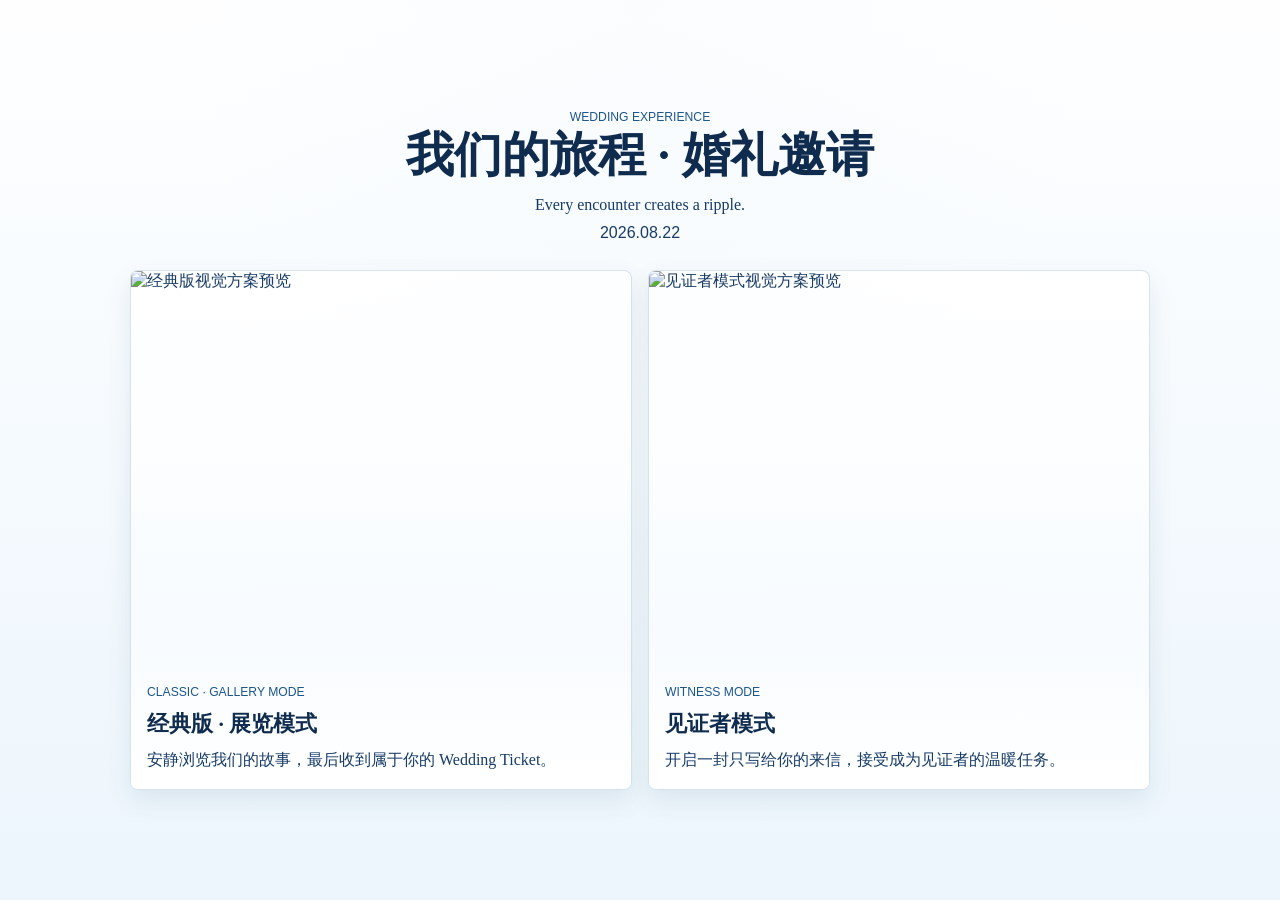
==== index.html @ 387ab868 "Initial commit: Wedding invitation website" ====
<!doctype html>
<html lang="zh-CN">
  <head>
    <meta charset="utf-8" />
    <meta name="viewport" content="width=device-width, initial-scale=1, viewport-fit=cover" />
    <title>Wedding Experience</title>
    <link rel="stylesheet" href="./styles.css" />
  </head>
  <body class="entry-page">
    <main class="entry-shell">
      <section class="entry-hero">
        <p class="eyebrow">Wedding Experience</p>
        <h1>我们的旅程 · 婚礼邀请</h1>
        <p>Every encounter creates a ripple.</p>
        <p class="entry-date">2026.08.22</p>
      </section>

      <section class="mode-grid" aria-label="选择请柬版本">
        <a class="mode-card ripple-target" href="./classic.html">
          <img src="../请柬/【经典版】请柬视觉.png" alt="经典版视觉方案预览" />
          <span class="mode-kicker">Classic · Gallery Mode</span>
          <strong>经典版 · 展览模式</strong>
          <span>安静浏览我们的故事，最后收到属于你的 Wedding Ticket。</span>
        </a>

        <a class="mode-card ripple-target" href="./witness.html">
          <img src="../请柬/【见证者模式】请柬视觉.png" alt="见证者模式视觉方案预览" />
          <span class="mode-kicker">Witness Mode</span>
          <strong>见证者模式</strong>
          <span>开启一封只写给你的来信，接受成为见证者的温暖任务。</span>
        </a>
      </section>
    </main>

    <script src="./invite.js?v=20260702-identity-fix"></script>
  </body>
</html>
---- styles.css ----
:root {
  --ink: #163b67;
  --ink-deep: #0f2c4f;
  --blue: #1d568c;
  --blue-soft: #dcecf7;
  --blue-pale: #f3f9fd;
  --paper: #f7f1e6;
  --paper-deep: #eadfcf;
  --sage: #789789;
  --seal: #9a6540;
  --stamp: #b24c3d;
  --line: rgba(22, 59, 103, 0.18);
  --shadow: 0 18px 40px rgba(38, 78, 112, 0.16);
  --soft-shadow: 0 10px 24px rgba(38, 78, 112, 0.1);
  --radius: 8px;
}

* {
  box-sizing: border-box;
}

html,
body {
  min-height: 100%;
  margin: 0;
}

html {
  scroll-behavior: smooth;
}

body {
  color: var(--ink);
  background:
    linear-gradient(180deg, rgba(255, 255, 255, 0.85), rgba(235, 245, 252, 0.9)),
    radial-gradient(circle at 50% 0%, rgba(122, 177, 216, 0.18), transparent 42%),
    #f7fbff;
  font-family: "Songti SC", "Noto Serif SC", "STSong", Georgia, serif;
  letter-spacing: 0;
}

button,
input,
select,
textarea {
  font: inherit;
}

button {
  color: inherit;
}

a {
  color: inherit;
  text-decoration: none;
}

[hidden] {
  display: none !important;
}

.entry-page {
  min-height: 100svh;
  overflow-x: hidden;
}

.entry-shell {
  width: min(100%, 1080px);
  min-height: 100svh;
  margin: 0 auto;
  padding: 34px 18px 42px;
  display: grid;
  align-content: center;
  gap: 28px;
}

.entry-hero {
  text-align: center;
}

.eyebrow,
.mode-kicker {
  margin: 0 0 10px;
  color: var(--blue);
  font-family: "Avenir Next", "Helvetica Neue", Arial, sans-serif;
  font-size: 0.76rem;
  text-transform: uppercase;
}

.entry-hero h1 {
  margin: 0;
  color: var(--ink-deep);
  font-size: 1.85rem;
  font-weight: 600;
  line-height: 1.28;
  overflow-wrap: anywhere;
}

.entry-hero p {
  margin: 10px 0 0;
}

.entry-date {
  font-family: "Avenir Next", "Helvetica Neue", Arial, sans-serif;
}

.mode-grid {
  display: grid;
  gap: 16px;
}

.mode-card {
  position: relative;
  overflow: hidden;
  min-height: 320px;
  padding: 16px;
  display: flex;
  flex-direction: column;
  justify-content: flex-end;
  border: 1px solid rgba(29, 86, 140, 0.16);
  border-radius: var(--radius);
  background: rgba(255, 255, 255, 0.76);
  box-shadow: var(--soft-shadow);
  isolation: isolate;
}

.mode-card::after {
  content: "";
  position: absolute;
  inset: 0;
  background: linear-gradient(180deg, transparent 25%, rgba(247, 251, 255, 0.92) 70%, #fff 100%);
  z-index: -1;
}

.mode-card img {
  position: absolute;
  inset: 0;
  width: 100%;
  height: 100%;
  object-fit: cover;
  object-position: top center;
  z-index: -2;
  filter: saturate(0.94);
}

.mode-card strong {
  display: block;
  margin-bottom: 8px;
  color: var(--ink-deep);
  font-size: 1.35rem;
}

.mode-card span:last-child {
  line-height: 1.7;
}

.invite-page {
  height: 100svh;
  overflow: hidden;
  background: #f7fbff;
}

.screen-stack {
  height: 100svh;
  overflow-y: auto;
  overflow-x: hidden;
  scroll-snap-type: y mandatory;
}

.scene {
  position: relative;
  min-height: 100svh;
  padding: 16px;
  display: grid;
  place-items: center;
  scroll-snap-align: start;
  background:
    linear-gradient(180deg, rgba(255, 255, 255, 0.82), rgba(242, 248, 252, 0.94)),
    #f7fbff;
  isolation: isolate;
}

.scene::before {
  content: "";
  position: absolute;
  inset: 0;
  pointer-events: none;
  background-image:
    linear-gradient(rgba(22, 59, 103, 0.035) 1px, transparent 1px),
    linear-gradient(90deg, rgba(22, 59, 103, 0.025) 1px, transparent 1px);
  background-size: 44px 44px;
  mask-image: linear-gradient(180deg, transparent, black 18%, black 82%, transparent);
  z-index: -1;
}

.scene-inner {
  width: min(100%, 420px);
  min-height: calc(100svh - 32px);
  padding: 42px 16px 34px;
  display: flex;
  flex-direction: column;
  justify-content: center;
}

.top-controls {
  position: fixed;
  top: max(12px, env(safe-area-inset-top));
  left: 12px;
  right: 12px;
  z-index: 20;
  display: flex;
  justify-content: space-between;
  pointer-events: none;
}

.icon-button {
  width: 36px;
  height: 36px;
  display: inline-grid;
  place-items: center;
  border: 1px solid rgba(22, 59, 103, 0.16);
  border-radius: 50%;
  background: rgba(255, 255, 255, 0.72);
  box-shadow: 0 10px 20px rgba(22, 59, 103, 0.08);
  backdrop-filter: blur(12px);
  pointer-events: auto;
}

.sound-button[aria-pressed="true"] {
  background: var(--ink);
  color: #fff;
}

.nav-drawer {
  position: fixed;
  inset: 0 auto 0 0;
  width: min(76vw, 310px);
  padding: calc(env(safe-area-inset-top) + 74px) 22px 28px;
  display: flex;
  flex-direction: column;
  gap: 10px;
  transform: translateX(-102%);
  transition: transform 320ms ease;
  background: rgba(247, 251, 255, 0.94);
  border-right: 1px solid var(--line);
  box-shadow: var(--shadow);
  z-index: 18;
  backdrop-filter: blur(18px);
}

.nav-drawer.is-open {
  transform: translateX(0);
}

.nav-drawer a {
  padding: 13px 12px;
  border: 1px solid rgba(29, 86, 140, 0.14);
  border-radius: var(--radius);
  background: rgba(255, 255, 255, 0.58);
}

.water-scene {
  overflow: hidden;
  background:
    linear-gradient(180deg, rgba(255, 255, 255, 0.45), rgba(211, 236, 248, 0.18)),
    url("./assets/water-ripple-bg.png") center / cover no-repeat,
    linear-gradient(180deg, #f9fdff 0%, #e9f6fc 46%, #b7ddf0 100%);
}

.water-scene::before {
  content: "";
  position: absolute;
  inset: 0;
  pointer-events: none;
  background:
    radial-gradient(circle at 18% 22%, rgba(255, 255, 255, 0.42), transparent 26%),
    radial-gradient(circle at 78% 18%, rgba(255, 255, 255, 0.2), transparent 30%),
    linear-gradient(180deg, rgba(255, 255, 255, 0.28), transparent 48%, rgba(16, 76, 124, 0.06));
  opacity: 0.8;
  animation: waterDrift 10s ease-in-out infinite alternate;
  z-index: -1;
}

.water-scene::after {
  display: none;
}

.cover-inner {
  align-items: center;
  text-align: center;
  color: #fff;
  gap: 12px;
  text-shadow: 0 2px 18px rgba(13, 49, 82, 0.24);
}

.classic-page .cover-inner {
  color: var(--ink-deep);
  text-shadow: none;
}

.cover-inner h1 {
  margin: 0;
  font-size: clamp(2.15rem, 10.8vw, 3.15rem);
  font-weight: 500;
  line-height: 1;
  text-transform: uppercase;
}

.cover-inner time,
.accepted-layout time {
  margin: 4px 0 6px;
  font-family: "Avenir Next", "Helvetica Neue", Arial, sans-serif;
  font-size: 1.05rem;
}

.cover-subtitle {
  margin: 0;
  line-height: 1.6;
}

.cover-photo-frame {
  position: relative;
  width: min(74vw, 285px);
  aspect-ratio: 4 / 5;
  min-height: 0;
  margin: 4px 0 2px;
  display: grid;
  place-items: center;
  gap: 8px;
  border: 1px solid rgba(22, 59, 103, 0.2);
  border-radius: 6px;
  background:
    linear-gradient(rgba(255, 255, 255, 0.16), rgba(255, 255, 255, 0.28)),
    radial-gradient(circle at 50% 22%, rgba(255, 255, 255, 0.74), transparent 24%),
    linear-gradient(145deg, rgba(29, 86, 140, 0.16), rgba(255, 255, 255, 0.38));
  color: var(--ink);
  box-shadow: 0 18px 42px rgba(22, 59, 103, 0.14);
}

.cover-photo-frame::before {
  content: "";
  position: absolute;
  inset: 10px;
  border: 1px dashed rgba(22, 59, 103, 0.28);
  border-radius: 4px;
}

.cover-photo-frame span {
  width: 34px;
  height: 34px;
  display: grid;
  place-items: center;
  border: 1px solid rgba(22, 59, 103, 0.32);
  border-radius: 50%;
  font-family: "Avenir Next", "Helvetica Neue", Arial, sans-serif;
  z-index: 1;
}

.cover-photo-frame small {
  z-index: 1;
}

.thin-rule {
  width: 64px;
  height: 1px;
  margin: 2px auto 0;
  background: currentColor;
  opacity: 0.42;
}

.scroll-hint {
  position: absolute;
  bottom: calc(env(safe-area-inset-bottom) + 14px);
  left: 50%;
  transform: translateX(-50%);
  color: rgba(255, 255, 255, 0.92);
  font-family: "Avenir Next", "Helvetica Neue", Arial, sans-serif;
  font-size: 0.72rem;
  text-transform: uppercase;
}

.classic-page .scroll-hint {
  color: var(--ink);
}

.primary-button,
.text-icon {
  position: relative;
  overflow: hidden;
  border: 0;
  border-radius: var(--radius);
  background: linear-gradient(180deg, #245f95, #123d6d);
  color: #fff;
  box-shadow: 0 12px 28px rgba(18, 61, 109, 0.2);
}

.primary-button {
  min-height: 46px;
  padding: 0 24px;
  align-self: center;
}

.text-icon {
  width: 40px;
  height: 36px;
  background: transparent;
  color: var(--ink);
  box-shadow: none;
  font-family: "Avenir Next", "Helvetica Neue", Arial, sans-serif;
  font-size: 1.2rem;
}

.ripple-target {
  position: relative;
  overflow: hidden;
  -webkit-tap-highlight-color: transparent;
}

.click-ripple {
  position: absolute;
  width: 18px;
  height: 18px;
  border-radius: 50%;
  pointer-events: none;
  transform: translate(-50%, -50%) scale(1);
  background: rgba(255, 255, 255, 0.54);
  border: 1px solid rgba(255, 255, 255, 0.75);
  animation: clickRipple 700ms ease-out forwards;
}

.scene-heading {
  margin-bottom: 28px;
}

.scene-heading p {
  margin: 0 0 8px;
  font-family: "Avenir Next", "Helvetica Neue", Arial, sans-serif;
  font-size: 0.78rem;
}

.scene-heading h2 {
  margin: 0;
  color: var(--ink-deep);
  font-size: 2.1rem;
  font-weight: 500;
}

.scene-heading span {
  display: block;
  margin-top: 8px;
  color: var(--blue);
  font-size: 1.4rem;
}

.center-heading {
  text-align: center;
}

.gallery-panel {
  justify-content: space-between;
  border: 1px solid rgba(29, 86, 140, 0.15);
  border-radius: var(--radius);
  background:
    linear-gradient(180deg, rgba(255, 255, 255, 0.74), rgba(249, 252, 255, 0.9)),
    radial-gradient(circle at 70% 8%, rgba(120, 151, 137, 0.16), transparent 30%);
  box-shadow: var(--soft-shadow);
}

.story-copy {
  max-width: 18em;
  margin: 0 0 24px;
  line-height: 2;
}

.photo-frame {
  position: relative;
  width: 100%;
  min-height: 260px;
  display: grid;
  place-items: center;
  gap: 8px;
  border: 1px dashed rgba(22, 59, 103, 0.32);
  border-radius: 5px;
  background:
    linear-gradient(rgba(255, 255, 255, 0.7), rgba(255, 255, 255, 0.48)),
    radial-gradient(circle at 50% 30%, rgba(165, 207, 232, 0.36), transparent 42%),
    linear-gradient(135deg, rgba(120, 151, 137, 0.12), rgba(29, 86, 140, 0.08));
  color: var(--ink);
}

.photo-frame span {
  width: 34px;
  height: 34px;
  display: grid;
  place-items: center;
  border: 1px solid rgba(22, 59, 103, 0.32);
  border-radius: 50%;
  font-family: "Avenir Next", "Helvetica Neue", Arial, sans-serif;
}

.photo-frame small {
  font-size: 0.85rem;
}

.scene-footer {
  margin-top: 24px;
  display: flex;
  align-items: center;
  justify-content: space-between;
  font-family: "Avenir Next", "Helvetica Neue", Arial, sans-serif;
}

.letter-layout,
.ticket-layout,
.form-layout,
.identity-layout,
.mission-layout,
.accepted-layout,
.ending-inner {
  align-items: center;
  text-align: center;
}

.paper-letter,
.identity-paper,
.mission-paper,
.rsvp-card {
  width: 100%;
  border: 1px solid rgba(139, 104, 72, 0.18);
  border-radius: var(--radius);
  background:
    linear-gradient(180deg, rgba(255, 255, 255, 0.5), rgba(247, 241, 230, 0.98)),
    repeating-linear-gradient(0deg, transparent 0 28px, rgba(139, 104, 72, 0.035) 29px 30px),
    var(--paper);
  box-shadow: var(--shadow);
}

.paper-letter {
  position: relative;
  margin: 10px 0 26px;
  padding: 38px 26px 30px;
  text-align: left;
  line-height: 1.95;
  animation: paperFloat 5s ease-in-out infinite alternate;
}

.paper-letter h2 {
  margin: 0 0 18px;
  color: var(--ink-deep);
  font-size: 1.35rem;
}

.paper-letter p {
  margin: 0 0 14px;
}

.signature {
  text-align: right;
}

.stamp {
  position: absolute;
  top: 18px;
  right: 18px;
  padding: 7px 9px;
  border: 1px solid rgba(29, 86, 140, 0.36);
  border-radius: 3px;
  color: var(--blue);
  font-family: "Avenir Next", "Helvetica Neue", Arial, sans-serif;
  font-size: 0.72rem;
  transform: rotate(7deg);
}

.ticket-card {
  position: relative;
  width: 100%;
  min-height: 310px;
  margin: 10px 0 26px;
  display: grid;
  grid-template-columns: 54px 1fr;
  overflow: hidden;
  border: 1px solid rgba(22, 59, 103, 0.16);
  border-radius: var(--radius);
  background:
    radial-gradient(circle at 84% 22%, rgba(166, 208, 233, 0.58), transparent 18%),
    linear-gradient(180deg, #fff, #f7f1e6);
  box-shadow: var(--shadow);
}

.ticket-card aside {
  display: grid;
  place-items: center;
  writing-mode: vertical-rl;
  transform: rotate(180deg);
  border-left: 1px dashed rgba(22, 59, 103, 0.22);
  background: rgba(185, 211, 230, 0.55);
  font-family: "Avenir Next", "Helvetica Neue", Arial, sans-serif;
  text-transform: uppercase;
}

.ticket-main {
  padding: 28px 22px;
  text-align: left;
}

.ticket-main p {
  margin: 0 0 10px;
  font-family: "Avenir Next", "Helvetica Neue", Arial, sans-serif;
  text-transform: uppercase;
}

.ticket-main h2 {
  margin: 0 0 22px;
  font-size: 1.5rem;
}

.ticket-grid {
  display: grid;
  grid-template-columns: 74px 1fr;
  gap: 10px 12px;
  align-items: baseline;
}

.ticket-grid span {
  color: rgba(22, 59, 103, 0.64);
  font-family: "Avenir Next", "Helvetica Neue", Arial, sans-serif;
  font-size: 0.78rem;
  text-transform: uppercase;
}

.ticket-grid strong {
  font-weight: 500;
}

.countdown {
  margin-top: 24px;
  display: flex;
  align-items: baseline;
  gap: 9px;
  color: var(--ink-deep);
}

.countdown span {
  font-family: Georgia, serif;
  font-size: 2.6rem;
}

.countdown small {
  font-family: "Avenir Next", "Helvetica Neue", Arial, sans-serif;
  text-transform: uppercase;
}

.ticket-mark {
  position: absolute;
  right: 18px;
  bottom: 18px;
  width: 68px;
  height: 68px;
  border: 1px solid rgba(29, 86, 140, 0.28);
  border-radius: 50%;
}

.ticket-mark::before,
.ticket-mark::after {
  content: "";
  position: absolute;
  inset: 18px;
  border-radius: 50%;
  border: 1px solid rgba(29, 86, 140, 0.2);
}

.ticket-mark::after {
  inset: 30px;
  background: var(--blue);
}

.rsvp-card,
.identity-paper,
.mission-paper {
  padding: 24px 18px;
}

.rsvp-card h2,
.identity-paper h2 {
  margin: 0 0 18px;
  color: var(--ink-deep);
  font-size: 1.25rem;
}

.segmented,
.choice-stack {
  display: grid;
  gap: 10px;
  margin-bottom: 14px;
}

.segmented {
  grid-template-columns: 1fr 1fr;
}

.segmented label,
.choice-stack label {
  position: relative;
  display: block;
  cursor: pointer;
}

.segmented input,
.choice-stack input {
  position: absolute;
  opacity: 0;
  pointer-events: none;
}

.segmented span,
.choice-stack span {
  min-height: 42px;
  padding: 10px 12px;
  display: grid;
  place-items: center;
  border: 1px solid rgba(22, 59, 103, 0.16);
  border-radius: var(--radius);
  background: rgba(255, 255, 255, 0.66);
  font-size: 0.92rem;
}

.segmented input:checked + span,
.choice-stack input:checked + span {
  background: var(--ink);
  color: #fff;
}

.field-label {
  display: grid;
  gap: 7px;
  margin: 0 0 13px;
  text-align: left;
  color: rgba(22, 59, 103, 0.78);
  font-size: 0.84rem;
}

.field-label input,
.field-label select,
.field-label textarea {
  width: 100%;
  border: 1px solid rgba(22, 59, 103, 0.15);
  border-radius: 6px;
  background: rgba(255, 255, 255, 0.75);
  color: var(--ink-deep);
  outline: none;
}

.field-label input,
.field-label select {
  min-height: 42px;
  padding: 0 12px;
}

.field-label textarea {
  padding: 10px 12px;
  resize: vertical;
}

.field-label input:focus,
.field-label select:focus,
.field-label textarea:focus {
  border-color: rgba(29, 86, 140, 0.46);
  box-shadow: 0 0 0 3px rgba(166, 208, 233, 0.28);
}

.form-result {
  margin: 14px 0 0;
  color: var(--blue);
}

.ending-inner h2,
.accepted-layout h2 {
  margin: 0 0 16px;
  color: var(--ink-deep);
  font-size: 2rem;
  font-weight: 500;
}

.ending-inner p,
.accepted-layout p {
  margin: 9px 0;
  line-height: 1.8;
}

.witness-cover {
  background:
    linear-gradient(180deg, rgba(245, 249, 252, 0.88), rgba(224, 235, 242, 0.92)),
    repeating-linear-gradient(110deg, rgba(22, 59, 103, 0.04) 0 1px, transparent 1px 12px);
}

.envelope-layout,
.opening-layout,
.denied-layout {
  align-items: center;
  text-align: center;
}

.envelope-card,
.sealed-envelope,
.open-envelope {
  position: relative;
  width: min(100%, 330px);
  min-height: 240px;
  margin: 10px 0 18px;
  display: grid;
  place-items: center;
  padding: 30px 22px 86px;
  border: 1px solid rgba(22, 59, 103, 0.15);
  border-radius: var(--radius);
  background:
    linear-gradient(152deg, transparent 49%, rgba(22, 59, 103, 0.08) 50%, transparent 51%),
    linear-gradient(28deg, transparent 49%, rgba(22, 59, 103, 0.08) 50%, transparent 51%),
    #9fb9cc;
  box-shadow: var(--shadow);
  color: var(--ink-deep);
}

.envelope-flap {
  position: absolute;
  inset: 0;
  clip-path: polygon(0 0, 50% 52%, 100% 0);
  background: rgba(255, 255, 255, 0.2);
}

.envelope-card p,
.envelope-card h1,
.envelope-card span {
  position: relative;
  margin: 0;
  z-index: 1;
}

.envelope-card h1 {
  margin: 8px 0 16px;
  font-size: 1.65rem;
  font-weight: 500;
}

.envelope-card span,
.small-note {
  font-family: "Avenir Next", "Helvetica Neue", Arial, sans-serif;
  font-size: 0.78rem;
}

.envelope-card span {
  position: absolute;
  left: 16px;
  right: 16px;
  bottom: 14px;
}

.small-note {
  margin: 0 0 20px;
}

.wax-seal {
  position: absolute;
  left: 50%;
  bottom: 28px;
  width: 56px;
  height: 56px;
  display: grid;
  place-items: center;
  border-radius: 50%;
  transform: translateX(-50%);
  background:
    radial-gradient(circle at 35% 28%, rgba(255, 255, 255, 0.28), transparent 24%),
    var(--seal);
  color: #fff;
  font-family: "Avenir Next", "Helvetica Neue", Arial, sans-serif;
  font-size: 0.74rem;
  box-shadow: 0 8px 18px rgba(88, 50, 28, 0.24);
  animation: sealPulse 2.8s ease-in-out infinite;
}

.envelope-card .wax-seal {
  bottom: 42px;
}

.identity-scene,
.opening-scene,
.witness-letter-scene,
.mission-scene {
  background:
    linear-gradient(180deg, rgba(250, 252, 253, 0.9), rgba(230, 238, 244, 0.9)),
    repeating-linear-gradient(120deg, rgba(139, 104, 72, 0.055) 0 1px, transparent 1px 10px);
}

.identity-paper {
  margin: 8px 0 16px;
}

.choice-stack {
  grid-template-columns: 1fr;
}

.sealed-envelope {
  min-height: 168px;
  margin-bottom: 28px;
}

.sealed-envelope span {
  width: 54px;
  height: 54px;
  display: grid;
  place-items: center;
  border: 1px solid rgba(22, 59, 103, 0.36);
  border-radius: 50%;
  font-size: 1.8rem;
}

.denied-layout h2 {
  margin: 0 0 12px;
  font-size: 1.35rem;
}

.open-envelope {
  align-items: end;
  overflow: hidden;
  min-height: 300px;
}

.paper-rise {
  width: 76%;
  min-height: 210px;
  padding: 24px 18px;
  display: grid;
  align-content: start;
  gap: 28px;
  border-radius: 5px;
  background: var(--paper);
  box-shadow: 0 14px 28px rgba(60, 78, 91, 0.16);
  animation: paperRise 3.6s ease both;
}

.paper-rise span,
.paper-rise strong {
  text-align: left;
}

.cracked {
  bottom: 34px;
}

.cracked::before,
.cracked::after {
  content: "";
  position: absolute;
  width: 1px;
  height: 24px;
  background: rgba(255, 255, 255, 0.7);
}

.cracked::before {
  transform: rotate(28deg);
}

.cracked::after {
  transform: rotate(-22deg);
}

.memory-layout {
  width: min(100%, 620px);
}

.room-strip {
  width: 100%;
  display: grid;
  grid-auto-flow: column;
  grid-auto-columns: 84%;
  gap: 12px;
  overflow-x: auto;
  padding: 4px 0 18px;
  scroll-snap-type: x mandatory;
}

.room-card {
  min-height: 390px;
  padding: 24px 18px;
  display: grid;
  align-content: center;
  gap: 12px;
  border: 1px solid rgba(22, 59, 103, 0.14);
  border-radius: var(--radius);
  background:
    linear-gradient(180deg, rgba(255, 255, 255, 0.78), rgba(235, 244, 250, 0.88)),
    radial-gradient(ellipse at 50% 16%, rgba(154, 101, 64, 0.16), transparent 22%);
  box-shadow: var(--soft-shadow);
  scroll-snap-align: center;
  text-align: center;
}

.room-card span {
  font-family: "Avenir Next", "Helvetica Neue", Arial, sans-serif;
  font-size: 0.8rem;
}

.room-card h3 {
  margin: 0;
  font-size: 1.9rem;
  font-weight: 500;
}

.room-card .photo-frame {
  min-height: 230px;
}

.mission-paper {
  position: relative;
  text-align: left;
}

.mission-topline {
  display: flex;
  align-items: center;
  justify-content: space-between;
  gap: 12px;
  margin-bottom: 18px;
}

.mission-topline h2 {
  margin: 0;
  text-transform: uppercase;
  font-size: 1.25rem;
}

.mission-topline span {
  padding: 5px 8px;
  border: 1px solid var(--stamp);
  color: var(--stamp);
  font-family: "Avenir Next", "Helvetica Neue", Arial, sans-serif;
  text-transform: uppercase;
}

.mission-paper dl {
  margin: 0;
  display: grid;
  gap: 12px;
}

.mission-paper dl div {
  display: grid;
  grid-template-columns: 58px 1fr;
  gap: 12px;
  padding-bottom: 10px;
  border-bottom: 1px solid rgba(22, 59, 103, 0.12);
}

.mission-paper dt {
  color: rgba(22, 59, 103, 0.62);
}

.mission-paper dd {
  margin: 0;
}

.mission-list {
  margin: 20px 0 24px;
  padding: 0;
  list-style: none;
  display: grid;
  gap: 10px;
}

.mission-list li::before {
  content: "✓";
  margin-right: 8px;
  color: var(--sage);
}

.stamp-button {
  width: 100%;
}

.witness-ticket {
  background:
    radial-gradient(circle at 82% 22%, rgba(154, 101, 64, 0.13), transparent 18%),
    linear-gradient(180deg, #fff, #f7f1e6);
}

.accepted-layout {
  color: var(--ink-deep);
}

.lightbox {
  position: fixed;
  inset: 0;
  z-index: 40;
  display: grid;
  place-items: center;
  padding: 18px;
  background: rgba(10, 28, 45, 0.62);
  backdrop-filter: blur(14px);
}

.lightbox-close {
  position: fixed;
  top: max(14px, env(safe-area-inset-top));
  right: 14px;
}

.lightbox-card {
  width: min(100%, 420px);
  padding: 16px;
  border-radius: var(--radius);
  background: rgba(247, 251, 255, 0.96);
  box-shadow: 0 22px 60px rgba(6, 18, 32, 0.3);
  text-align: center;
}

.photo-frame-large {
  min-height: 420px;
  margin-bottom: 16px;
}

.lightbox-card h2 {
  margin: 0 0 8px;
}

.lightbox-card p {
  margin: 0;
  line-height: 1.7;
}

@keyframes clickRipple {
  to {
    opacity: 0;
    transform: translate(-50%, -50%) scale(16);
  }
}

@keyframes waterDrift {
  from {
    transform: translate3d(-2%, -1%, 0) rotate(0deg);
  }

  to {
    transform: translate3d(2%, 1%, 0) rotate(1deg);
  }
}

@keyframes paperFloat {
  from {
    transform: translateY(0) rotate(-0.5deg);
  }

  to {
    transform: translateY(-5px) rotate(0.5deg);
  }
}

@keyframes sealPulse {
  50% {
    transform: translateX(-50%) scale(1.04);
  }
}

@keyframes paperRise {
  from {
    transform: translateY(130px);
  }

  to {
    transform: translateY(0);
  }
}

@media (min-width: 760px) {
  .entry-shell {
    padding: 54px 30px 64px;
  }

  .entry-hero h1 {
    font-size: 3rem;
  }

  .mode-grid {
    grid-template-columns: 1fr 1fr;
  }

  .mode-card {
    min-height: 520px;
  }

  .scene {
    padding: 24px;
  }

  .scene-inner {
    min-height: calc(100svh - 48px);
    padding: 56px 22px 44px;
  }

  .cover-inner h1 {
    font-size: 3.2rem;
  }

  .cover-photo-frame {
    width: min(34vw, 280px);
  }

  .memory-layout {
    width: min(100%, 900px);
  }

  .room-strip {
    grid-auto-flow: initial;
    grid-auto-columns: initial;
    grid-template-columns: repeat(3, 1fr);
    overflow: visible;
  }

  .room-card {
    min-height: 430px;
  }
}

@media (max-width: 380px) {
  .scene {
    padding: 10px;
  }

  .scene-inner {
    min-height: calc(100svh - 20px);
    padding: 40px 12px 26px;
  }

  .cover-inner h1 {
    font-size: 2.2rem;
  }

  .cover-photo-frame {
    width: min(68vw, 245px);
  }

  .photo-frame {
    min-height: 220px;
  }

  .ticket-card {
    grid-template-columns: 44px 1fr;
  }

  .ticket-main {
    padding: 22px 16px;
  }
}

@media (prefers-reduced-motion: reduce) {
  *,
  *::before,
  *::after {
    scroll-behavior: auto !important;
    animation-duration: 0.01ms !important;
    animation-iteration-count: 1 !important;
    transition-duration: 0.01ms !important;
  }
}
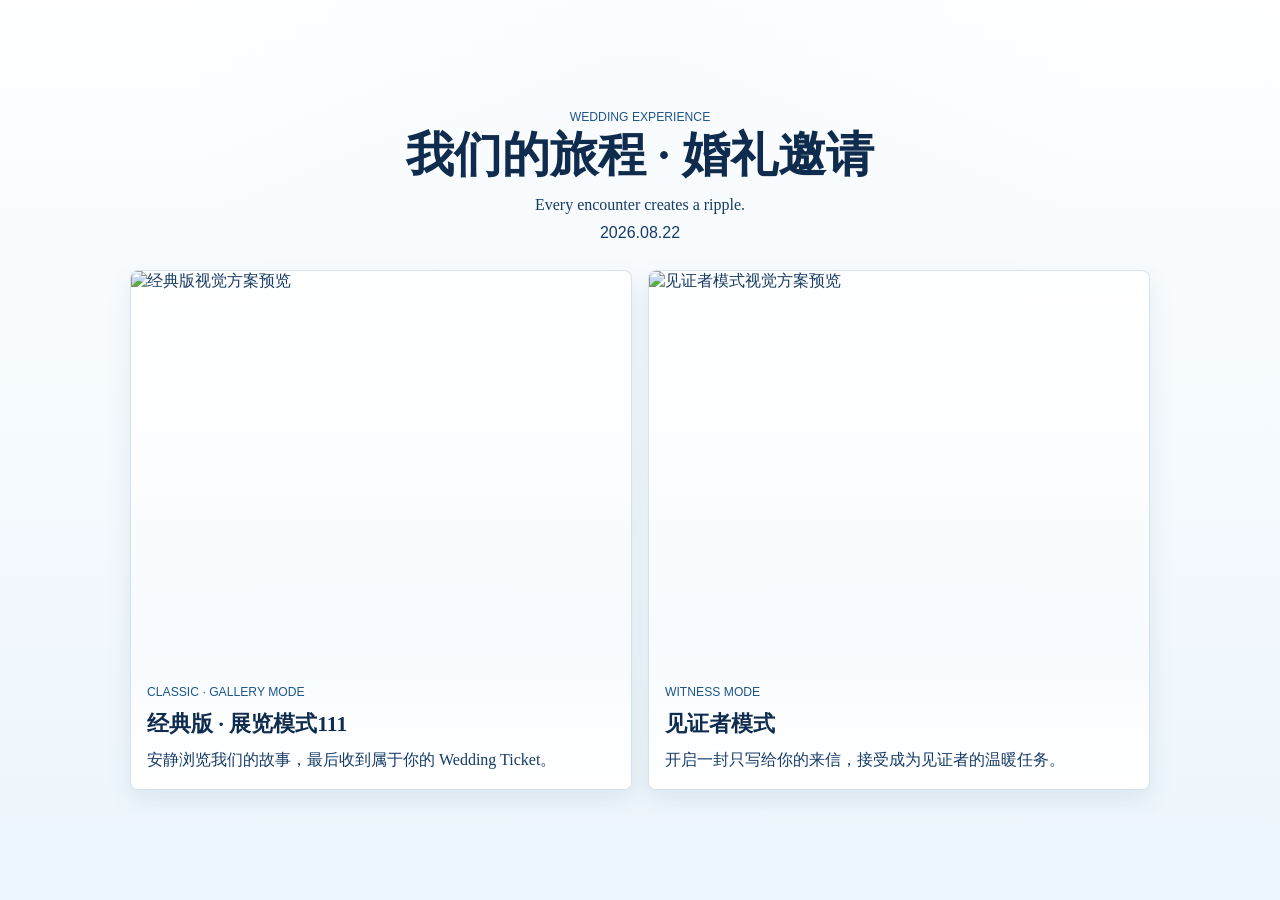
==== commit ce65ea7d: "test" ====
--- a/index.html
+++ b/index.html
@@ -19,7 +19,7 @@
         <a class="mode-card ripple-target" href="./classic.html">
           <img src="../请柬/【经典版】请柬视觉.png" alt="经典版视觉方案预览" />
           <span class="mode-kicker">Classic · Gallery Mode</span>
-          <strong>经典版 · 展览模式</strong>
+          <strong>经典版 · 展览模式111</strong>
           <span>安静浏览我们的故事，最后收到属于你的 Wedding Ticket。</span>
         </a>
 
